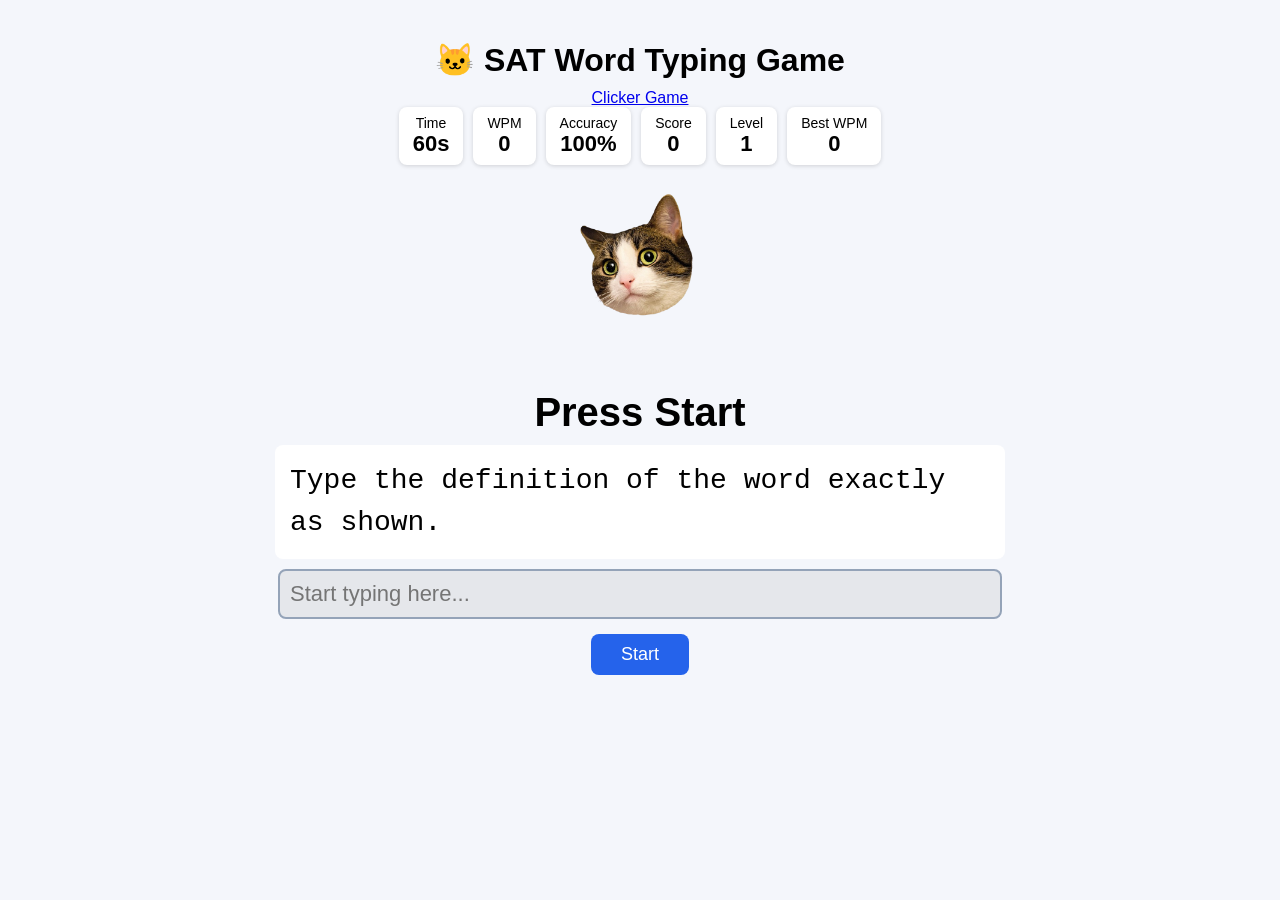
==== typing.html @ 1ffafa34 "Initial commit" ====
<!DOCTYPE html>
<html lang="en">
<head>
  <meta charset="UTF-8">
  <meta name="viewport" content="width=device-width, initial-scale=1">
  <title>Cat Typing Game</title>
  <link rel="stylesheet" href="typing.css">
</head>
<body>
  <h1>🐱 SAT Word Typing Game</h1>
<a href="index.html">Clicker Game</a>
  <div id="stats">
    <div>Time <strong><span id="time">60</span>s</strong></div>
    <div>WPM <strong id="wpm">0</strong></div>
    <div>Accuracy <strong><span id="accuracy">100</span>%</strong></div>
    <div>Score <strong id="score">0</strong></div>
    <div>Level <strong id="level">1</strong></div>
    <div>Best WPM <strong id="best">0</strong></div>
  </div>

  <img id="cat" src="cat.png" alt="Your cat">

  <p id="message"></p>

  <div id="word">Press Start</div>
  <div id="definition">Type the definition of the word exactly as shown.</div>

  <input id="typing-input" type="text" autocomplete="off" autocapitalize="off"
         autocorrect="off" spellcheck="false" placeholder="Start typing here..." disabled>

  <button id="start">Start</button>

  <div id="result"></div>

  <script src="typing.js"></script>
</body>
</html>
---- typing.css ----
body {
  font-family: Arial, sans-serif;
  text-align: center;
  background: #f4f6fb;
  margin: 0;
  padding: 20px;
}
 
h1 {
  margin-bottom: 10px;
}
 
#stats {
  display: flex;
  flex-wrap: wrap;
  justify-content: center;
  gap: 10px;
  margin-bottom: 15px;
}
 
#stats div {
  background: white;
  border-radius: 8px;
  padding: 8px 14px;
  box-shadow: 0 1px 4px rgba(0, 0, 0, 0.15);
  font-size: 14px;
}
 
#stats strong {
  display: block;
  font-size: 22px;
}
 
#cat {
  width: 150px;
  height: 150px;
  object-fit: contain;
}
 
#cat.bounce {
  animation: bounce 0.3s;
}
 
@keyframes bounce {
  0%   { transform: scale(1); }
  50%  { transform: scale(1.2); }
  100% { transform: scale(1); }
}
 
#message {
  min-height: 24px;
  font-weight: bold;
  color: #d97706;
}
 
#word {
  font-size: 40px;
  font-weight: bold;
  margin: 10px 0;
}
 
#definition {
  max-width: 700px;
  margin: 0 auto 15px;
  padding: 15px;
  background: white;
  border-radius: 8px;
  font-size: 24px;
  line-height: 1.5;
  font-family: "Courier New", monospace;
  text-align: left;
}
 
#definition .correct {
  color: #16a34a;
}
 
#definition .wrong {
  color: white;
  background: #dc2626;
}
 
#definition .current {
  background: #fde68a;
  border-bottom: 3px solid #d97706;
}
 
#typing-input {
  width: 90%;
  max-width: 700px;
  font-size: 20px;
  padding: 10px;
  border: 2px solid #94a3b8;
  border-radius: 8px;
}
 
#typing-input:disabled {
  background: #e5e7eb;
}
 
button {
  display: block;
  margin: 15px auto;
  font-size: 18px;
  padding: 10px 30px;
  border: none;
  border-radius: 8px;
  background: #2563eb;
  color: white;
  cursor: pointer;
}
 
button:hover {
  background: #1d4ed8;
}
 
#result {
  font-size: 20px;
  line-height: 1.6;
  white-space: pre-line;
}
 
#definition { font-size: 28px; line-height: 1.5; max-width: 700px; margin: 10px auto; }
#definition .correct { color: green; }
#definition .wrong   { color: white; background: red; }
#definition .current { border-bottom: 3px solid black; }

#typing-input { width: 80%; max-width: 700px; font-size: 22px; padding: 10px; }
.stats h2 { display: inline-block; margin: 5px 12px; }

#result { white-space: pre-line; font-size: 22px; }  /* needed: result text uses \n line breaks */
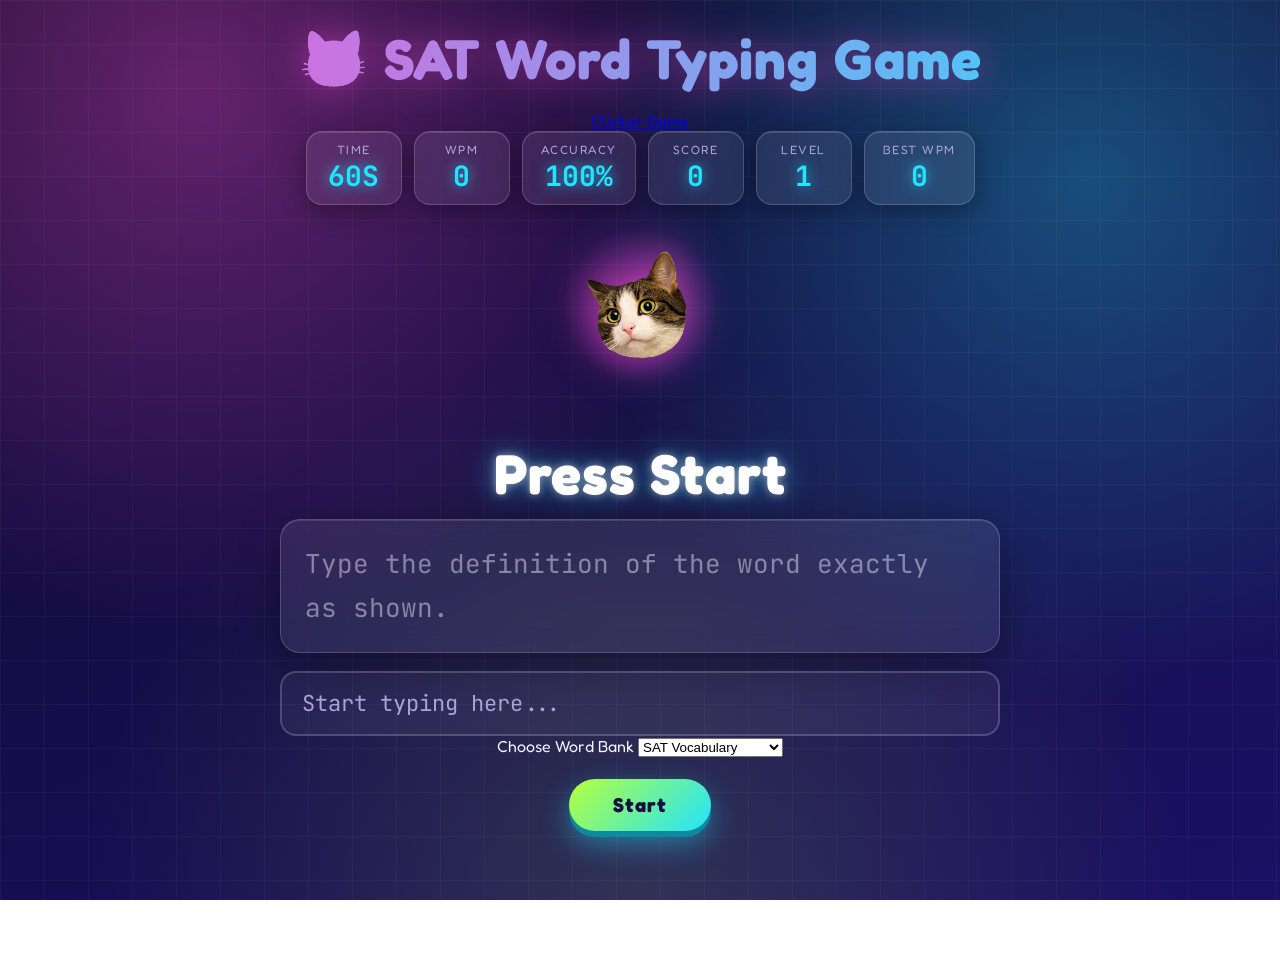
==== commit 578401fb: "css" ====
--- a/typing.html
+++ b/typing.html
@@ -28,6 +28,17 @@
   <input id="typing-input" type="text" autocomplete="off" autocapitalize="off"
          autocorrect="off" spellcheck="false" placeholder="Start typing here..." disabled>
 
+<div id="bank-selection">
+  <label for="word-bank">Choose Word Bank</label>
+
+  <select id="word-bank">
+    <option value="sat">SAT Vocabulary</option>
+    <option value="beginner">Beginner Vocabulary</option>
+    <option value="science">Science Vocabulary</option>
+  </select>
+</div>
+
+
   <button id="start">Start</button>
 
   <div id="result"></div>
--- a/typing.css
+++ b/typing.css
@@ -1,131 +1,325 @@
+/* ============================================================
+   TYPE & PURR: neon arcade redesign
+   Drop-in replacement for style.css. Same IDs and classes.
+   ============================================================ */
+
+@import url('https://fonts.googleapis.com/css2?family=Fredoka:wght@500;600;700&family=JetBrains+Mono:wght@500;700&display=swap');
+
+:root {
+  --bg-1: #0f0a2a;
+  --bg-2: #1b1064;
+  --pink: #ff4fd8;
+  --cyan: #22e4ff;
+  --lime: #b6ff3b;
+  --gold: #ffd23f;
+  --red: #ff3d6e;
+  --glass: rgba(255, 255, 255, 0.08);
+  --glass-border: rgba(255, 255, 255, 0.18);
+  --text: #f5f3ff;
+  --muted: #a9a3d6;
+}
+
+* { box-sizing: border-box; }
+
 body {
-  font-family: Arial, sans-serif;
+  font-family: 'Fredoka', 'Arial Rounded MT Bold', Arial, sans-serif;
   text-align: center;
-  background: #f4f6fb;
+  color: var(--text);
   margin: 0;
-  padding: 20px;
-}
- 
+  padding: 24px 16px 60px;
+  min-height: 100vh;
+  background:
+    radial-gradient(circle at 15% 10%, rgba(255, 79, 216, 0.35), transparent 40%),
+    radial-gradient(circle at 85% 20%, rgba(34, 228, 255, 0.30), transparent 40%),
+    radial-gradient(circle at 50% 100%, rgba(182, 255, 59, 0.15), transparent 50%),
+    linear-gradient(160deg, var(--bg-1), var(--bg-2));
+  background-attachment: fixed;
+  overflow-x: hidden;
+}
+
+/* subtle moving grid for arcade feel */
+body::before {
+  content: "";
+  position: fixed;
+  inset: 0;
+  background-image:
+    linear-gradient(rgba(255,255,255,0.04) 1px, transparent 1px),
+    linear-gradient(90deg, rgba(255,255,255,0.04) 1px, transparent 1px);
+  background-size: 44px 44px;
+  animation: gridMove 12s linear infinite;
+  pointer-events: none;
+  z-index: 0;
+}
+@keyframes gridMove {
+  to { background-position: 44px 44px; }
+}
+
+body > * { position: relative; z-index: 1; }
+
+/* ---------- Title ---------- */
 h1 {
-  margin-bottom: 10px;
-}
- 
+  font-size: clamp(32px, 6vw, 56px);
+  font-weight: 700;
+  margin: 0 0 18px;
+  letter-spacing: 1px;
+  background: linear-gradient(90deg, var(--pink), var(--cyan), var(--lime), var(--pink));
+  background-size: 300% 100%;
+  -webkit-background-clip: text;
+  background-clip: text;
+  color: transparent;
+  animation: titleShift 6s linear infinite;
+  filter: drop-shadow(0 0 18px rgba(255, 79, 216, 0.45));
+}
+@keyframes titleShift {
+  to { background-position: 300% 0; }
+}
+
+/* ---------- Stats HUD ---------- */
 #stats {
   display: flex;
   flex-wrap: wrap;
   justify-content: center;
-  gap: 10px;
-  margin-bottom: 15px;
-}
- 
+  gap: 12px;
+  margin-bottom: 20px;
+}
+
 #stats div {
-  background: white;
-  border-radius: 8px;
-  padding: 8px 14px;
-  box-shadow: 0 1px 4px rgba(0, 0, 0, 0.15);
-  font-size: 14px;
-}
- 
+  min-width: 96px;
+  background: var(--glass);
+  border: 1px solid var(--glass-border);
+  border-radius: 16px;
+  padding: 10px 18px;
+  font-size: 12px;
+  text-transform: uppercase;
+  letter-spacing: 1.5px;
+  color: var(--muted);
+  backdrop-filter: blur(10px);
+  -webkit-backdrop-filter: blur(10px);
+  box-shadow: 0 6px 24px rgba(0, 0, 0, 0.35), inset 0 1px 0 rgba(255, 255, 255, 0.12);
+  transition: transform 0.2s ease, box-shadow 0.2s ease;
+}
+#stats div:hover {
+  transform: translateY(-3px);
+  box-shadow: 0 10px 28px rgba(34, 228, 255, 0.25), inset 0 1px 0 rgba(255, 255, 255, 0.2);
+}
+
 #stats strong {
   display: block;
-  font-size: 22px;
-}
- 
+  font-family: 'JetBrains Mono', 'Courier New', monospace;
+  font-size: 28px;
+  letter-spacing: 0;
+  color: var(--cyan);
+  text-shadow: 0 0 14px rgba(34, 228, 255, 0.7);
+}
+
+.stats h2 {
+  display: inline-block;
+  margin: 5px 12px;
+  font-size: 20px;
+  color: var(--gold);
+  text-shadow: 0 0 12px rgba(255, 210, 63, 0.6);
+}
+
+/* ---------- Cat ---------- */
 #cat {
-  width: 150px;
-  height: 150px;
+  width: 160px;
+  height: 160px;
   object-fit: contain;
-}
- 
+  padding: 14px;
+  border-radius: 50%;
+  background: radial-gradient(circle, rgba(255, 79, 216, 0.35), rgba(255, 79, 216, 0) 70%);
+  filter: drop-shadow(0 0 22px rgba(255, 79, 216, 0.7));
+  animation: float 3s ease-in-out infinite;
+  cursor: pointer;
+  user-select: none;
+  -webkit-user-drag: none;
+}
+@keyframes float {
+  0%, 100% { transform: translateY(0); }
+  50%      { transform: translateY(-8px); }
+}
+
 #cat.bounce {
   animation: bounce 0.3s;
-}
- 
+  filter: drop-shadow(0 0 34px rgba(182, 255, 59, 0.95));
+}
 @keyframes bounce {
-  0%   { transform: scale(1); }
-  50%  { transform: scale(1.2); }
+  0%   { transform: scale(1) rotate(0deg); }
+  40%  { transform: scale(1.3) rotate(-8deg); }
+  70%  { transform: scale(1.15) rotate(6deg); }
+  100% { transform: scale(1) rotate(0deg); }
+}
+
+/* ---------- Message (level-ups, combos) ---------- */
+#message {
+  min-height: 32px;
+  margin: 6px 0;
+  font-size: 22px;
+  font-weight: 700;
+  color: var(--gold);
+  text-shadow: 0 0 16px rgba(255, 210, 63, 0.8);
+  animation: pop 0.4s ease-out;
+}
+@keyframes pop {
+  0%   { transform: scale(0.6); opacity: 0; }
+  70%  { transform: scale(1.12); opacity: 1; }
   100% { transform: scale(1); }
 }
- 
-#message {
-  min-height: 24px;
-  font-weight: bold;
-  color: #d97706;
-}
- 
+
+/* ---------- Word ---------- */
 #word {
-  font-size: 40px;
-  font-weight: bold;
-  margin: 10px 0;
-}
- 
+  font-size: clamp(34px, 7vw, 56px);
+  font-weight: 700;
+  margin: 12px 0;
+  color: #fff;
+  text-shadow: 0 0 10px rgba(255, 255, 255, 0.5), 0 0 30px rgba(34, 228, 255, 0.5);
+  letter-spacing: 1px;
+}
+
+/* ---------- Definition / typing text ---------- */
 #definition {
-  max-width: 700px;
-  margin: 0 auto 15px;
-  padding: 15px;
-  background: white;
-  border-radius: 8px;
-  font-size: 24px;
-  line-height: 1.5;
-  font-family: "Courier New", monospace;
+  max-width: 720px;
+  margin: 12px auto 18px;
+  padding: 22px 24px;
+  background: var(--glass);
+  border: 1px solid var(--glass-border);
+  border-radius: 20px;
+  backdrop-filter: blur(12px);
+  -webkit-backdrop-filter: blur(12px);
+  box-shadow: 0 10px 40px rgba(0, 0, 0, 0.4), inset 0 1px 0 rgba(255, 255, 255, 0.12);
+  font-family: 'JetBrains Mono', 'Courier New', monospace;
+  font-size: 26px;
+  line-height: 1.7;
   text-align: left;
-}
- 
+  color: rgba(245, 243, 255, 0.45);   /* untyped text is dim */
+}
+
 #definition .correct {
-  color: #16a34a;
-}
- 
+  color: var(--lime);
+  text-shadow: 0 0 10px rgba(182, 255, 59, 0.55);
+}
+
 #definition .wrong {
-  color: white;
-  background: #dc2626;
-}
- 
+  color: #fff;
+  background: var(--red);
+  border-radius: 4px;
+  box-shadow: 0 0 14px rgba(255, 61, 110, 0.8);
+}
+
 #definition .current {
-  background: #fde68a;
-  border-bottom: 3px solid #d97706;
-}
- 
+  color: #fff;
+  background: rgba(255, 210, 63, 0.25);
+  border-bottom: 3px solid var(--gold);
+  border-radius: 3px;
+  animation: caret 0.9s steps(2, start) infinite;
+}
+@keyframes caret {
+  50% { border-bottom-color: transparent; }
+}
+
+/* ---------- Typing input ---------- */
 #typing-input {
   width: 90%;
-  max-width: 700px;
-  font-size: 20px;
-  padding: 10px;
-  border: 2px solid #94a3b8;
-  border-radius: 8px;
-}
- 
+  max-width: 720px;
+  font-family: 'JetBrains Mono', 'Courier New', monospace;
+  font-size: 22px;
+  padding: 16px 20px;
+  color: #fff;
+  background: rgba(0, 0, 0, 0.35);
+  border: 2px solid var(--glass-border);
+  border-radius: 16px;
+  outline: none;
+  transition: border-color 0.2s ease, box-shadow 0.2s ease;
+}
+#typing-input::placeholder { color: var(--muted); }
+
+#typing-input:focus {
+  border-color: var(--cyan);
+  box-shadow: 0 0 0 4px rgba(34, 228, 255, 0.18), 0 0 30px rgba(34, 228, 255, 0.45);
+}
+
 #typing-input:disabled {
-  background: #e5e7eb;
-}
- 
+  background: rgba(255, 255, 255, 0.05);
+  color: var(--muted);
+  cursor: not-allowed;
+}
+
+#typing-input.error {
+  animation: shake 0.2s;
+  border-color: var(--red);
+  box-shadow: 0 0 0 4px rgba(255, 61, 110, 0.25), 0 0 30px rgba(255, 61, 110, 0.6);
+}
+@keyframes shake {
+  0%, 100% { transform: translateX(0); }
+  25%      { transform: translateX(-8px); }
+  75%      { transform: translateX(8px); }
+}
+
+/* ---------- Buttons ---------- */
 button {
   display: block;
-  margin: 15px auto;
-  font-size: 18px;
-  padding: 10px 30px;
+  margin: 22px auto;
+  font-family: inherit;
+  font-size: 20px;
+  font-weight: 700;
+  letter-spacing: 1px;
+  padding: 14px 44px;
   border: none;
-  border-radius: 8px;
-  background: #2563eb;
-  color: white;
+  border-radius: 999px;
+  color: #1a1040;
+  background: linear-gradient(135deg, var(--lime), var(--cyan));
+  box-shadow: 0 6px 0 #0e8aa0, 0 12px 30px rgba(34, 228, 255, 0.45);
   cursor: pointer;
-}
- 
+  transition: transform 0.12s ease, box-shadow 0.12s ease, filter 0.2s ease;
+}
 button:hover {
-  background: #1d4ed8;
-}
- 
+  filter: brightness(1.1);
+  transform: translateY(-2px);
+  box-shadow: 0 8px 0 #0e8aa0, 0 16px 36px rgba(34, 228, 255, 0.6);
+}
+button:active {
+  transform: translateY(5px);
+  box-shadow: 0 1px 0 #0e8aa0, 0 4px 14px rgba(34, 228, 255, 0.4);
+}
+button:disabled {
+  filter: grayscale(1) brightness(0.7);
+  cursor: not-allowed;
+}
+
+/* ---------- Result screen ---------- */
 #result {
-  font-size: 20px;
-  line-height: 1.6;
-  white-space: pre-line;
-}
- 
-#definition { font-size: 28px; line-height: 1.5; max-width: 700px; margin: 10px auto; }
-#definition .correct { color: green; }
-#definition .wrong   { color: white; background: red; }
-#definition .current { border-bottom: 3px solid black; }
-
-#typing-input { width: 80%; max-width: 700px; font-size: 22px; padding: 10px; }
-.stats h2 { display: inline-block; margin: 5px 12px; }
-
-#result { white-space: pre-line; font-size: 22px; }  /* needed: result text uses \n line breaks */+  max-width: 560px;
+  margin: 10px auto;
+  padding: 18px 22px;
+  font-size: 24px;
+  font-weight: 600;
+  line-height: 1.7;
+  white-space: pre-line;   /* result text uses \n line breaks */
+  color: var(--gold);
+  text-shadow: 0 0 14px rgba(255, 210, 63, 0.55);
+}
+#result:not(:empty) {
+  background: var(--glass);
+  border: 1px solid var(--glass-border);
+  border-radius: 20px;
+  backdrop-filter: blur(10px);
+  -webkit-backdrop-filter: blur(10px);
+  box-shadow: 0 10px 40px rgba(0, 0, 0, 0.4);
+  animation: pop 0.5s ease-out;
+}
+
+/* ---------- Mobile ---------- */
+@media (max-width: 520px) {
+  #definition { font-size: 20px; padding: 16px; }
+  #stats div { min-width: 80px; padding: 8px 12px; }
+  #stats strong { font-size: 22px; }
+  #cat { width: 120px; height: 120px; }
+}
+
+/* ---------- Accessibility ---------- */
+@media (prefers-reduced-motion: reduce) {
+  *, *::before, *::after {
+    animation-duration: 0.01ms !important;
+    animation-iteration-count: 1 !important;
+  }
+}
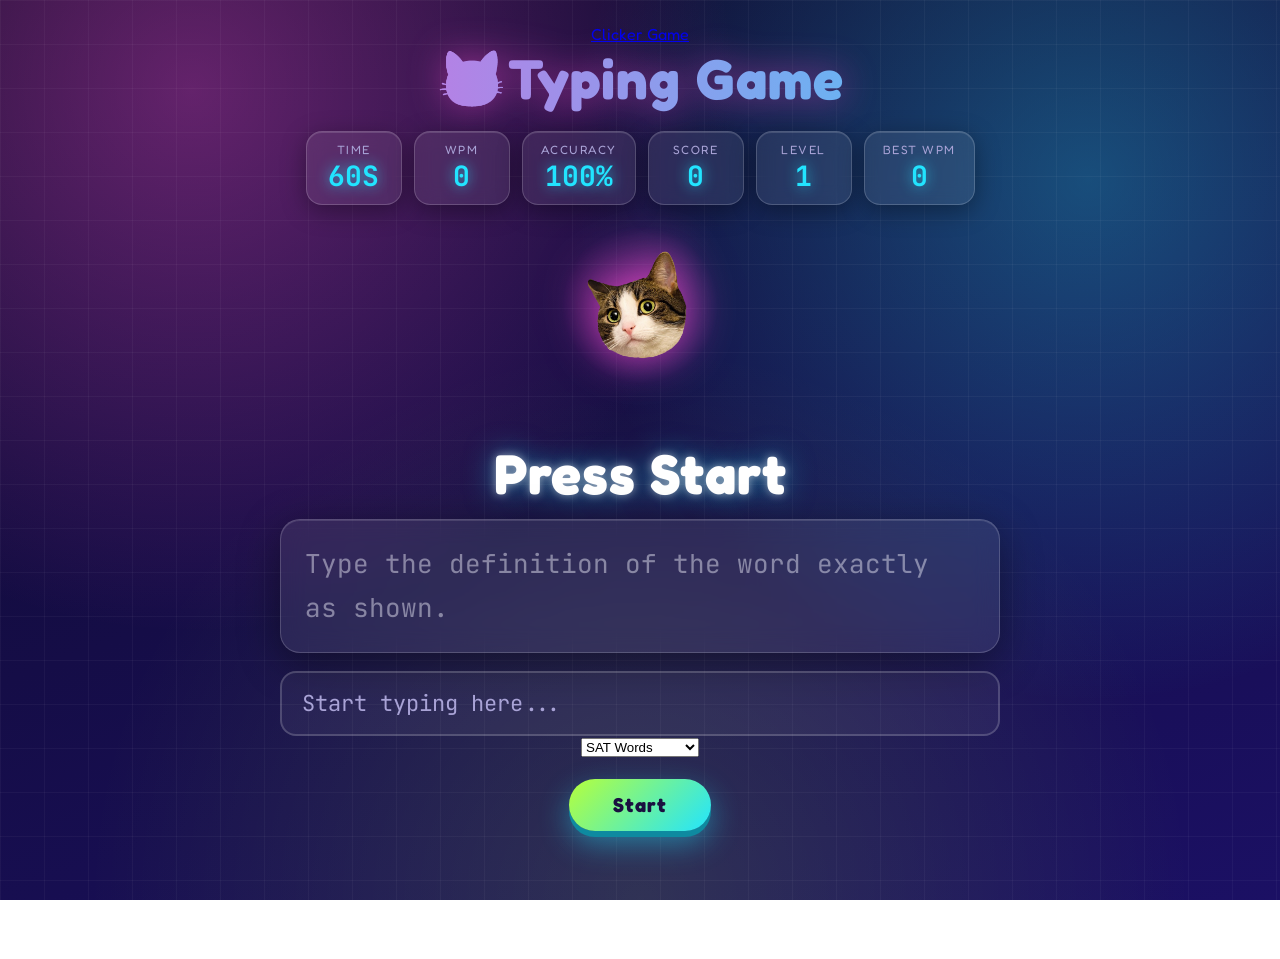
==== commit cb660db3: "word banks added" ====
--- a/typing.html
+++ b/typing.html
@@ -7,8 +7,8 @@
   <link rel="stylesheet" href="typing.css">
 </head>
 <body>
-  <h1>🐱 SAT Word Typing Game</h1>
-<a href="index.html">Clicker Game</a>
+  <a href="index.html">Clicker Game</a>
+  <h1>🐱Typing Game</h1>
   <div id="stats">
     <div>Time <strong><span id="time">60</span>s</strong></div>
     <div>WPM <strong id="wpm">0</strong></div>
@@ -29,12 +29,12 @@
          autocorrect="off" spellcheck="false" placeholder="Start typing here..." disabled>
 
 <div id="bank-selection">
-  <label for="word-bank">Choose Word Bank</label>
+  <!-- <label for="word-bank">Choose Word Bank</label> -->
 
   <select id="word-bank">
-    <option value="sat">SAT Vocabulary</option>
-    <option value="beginner">Beginner Vocabulary</option>
-    <option value="science">Science Vocabulary</option>
+    <option value="words1">SAT Words</option>
+    <option value="words2">SAT Words 2</option>
+    <option value="words3">Investing Words</option>
   </select>
 </div>
 
--- a/typing.css
+++ b/typing.css
@@ -20,7 +20,28 @@
 }
 
 * { box-sizing: border-box; }
-
+.duration-options {
+  display: flex;
+  gap: 10px;
+  justify-content: center;
+  margin: 20px 0;
+}
+
+.duration-btn {
+  padding: 10px 18px;
+  background: white;
+  border: 2px solid #ddd;
+  border-radius: 12px;
+  font-size: 16px;
+  font-weight: bold;
+  cursor: pointer;
+}
+
+.duration-btn.active {
+  background: #222;
+  color: white;
+  border-color: #222;
+}
 body {
   font-family: 'Fredoka', 'Arial Rounded MT Bold', Arial, sans-serif;
   text-align: center;
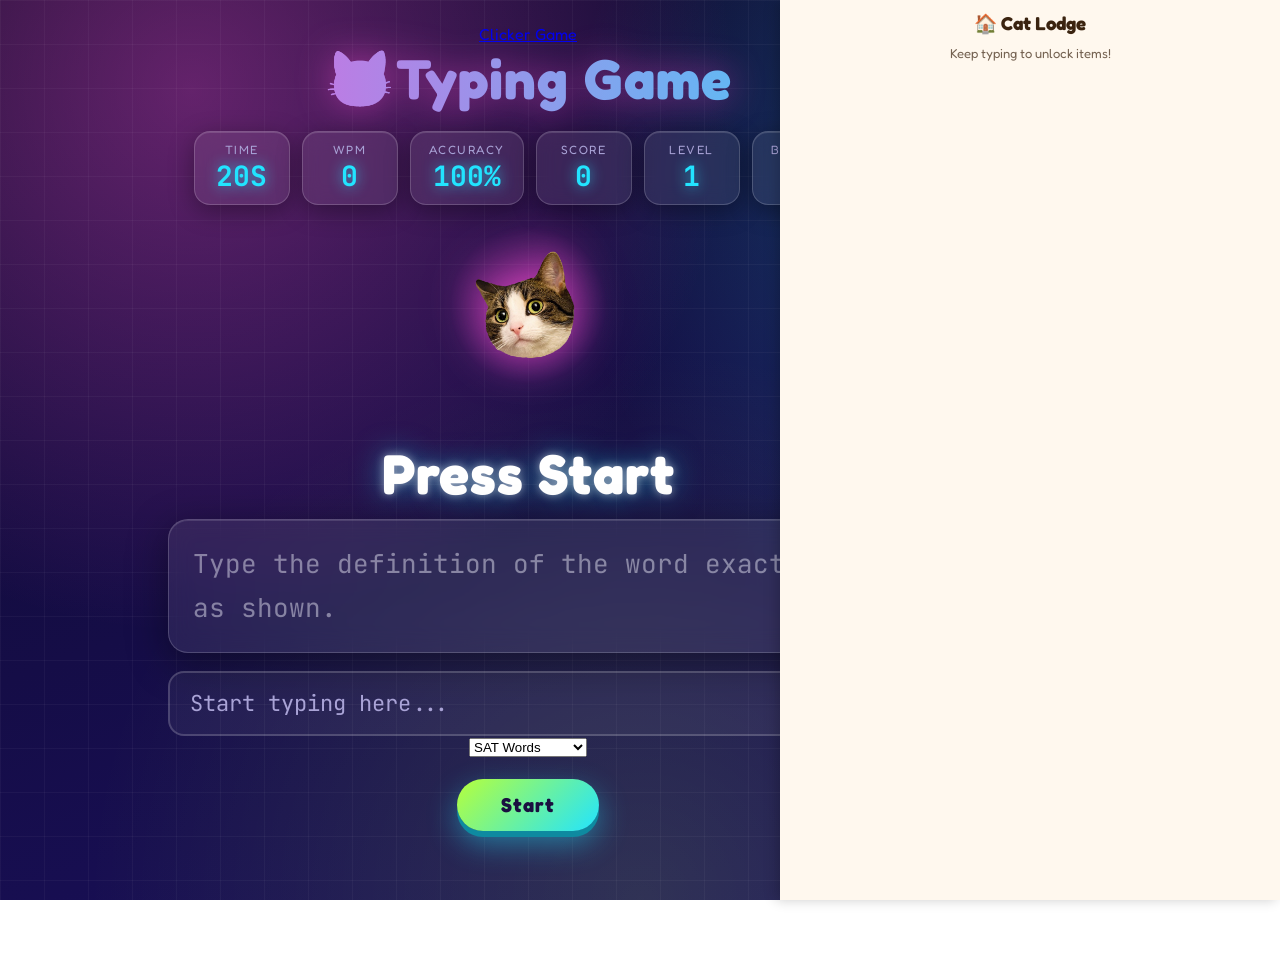
==== commit e34e9813: "cat init init" ====
--- a/typing.html
+++ b/typing.html
@@ -5,12 +5,13 @@
   <meta name="viewport" content="width=device-width, initial-scale=1">
   <title>Cat Typing Game</title>
   <link rel="stylesheet" href="typing.css">
+  <link rel="stylesheet" href="lodge.css">
 </head>
 <body>
   <a href="index.html">Clicker Game</a>
   <h1>🐱Typing Game</h1>
   <div id="stats">
-    <div>Time <strong><span id="time">60</span>s</strong></div>
+    <div>Time <strong><span id="time">20</span>s</strong></div>
     <div>WPM <strong id="wpm">0</strong></div>
     <div>Accuracy <strong><span id="accuracy">100</span>%</strong></div>
     <div>Score <strong id="score">0</strong></div>
@@ -35,6 +36,8 @@
     <option value="words1">SAT Words</option>
     <option value="words2">SAT Words 2</option>
     <option value="words3">Investing Words</option>
+    <option value="words4">Health Words</option>
+    <option value="words5">Science Words</option>
   </select>
 </div>
 
@@ -42,7 +45,7 @@
   <button id="start">Start</button>
 
   <div id="result"></div>
-
+  <script src="lodge.js"></script>
   <script src="typing.js"></script>
 </body>
 </html>
--- a/lodge.css
+++ b/lodge.css
@@ -0,0 +1,55 @@
+/* Make room for the sidebar */
+body { padding-right: 240px; }
+
+#lodge {
+  position: fixed;
+  top: 0;
+  right: 0;
+  bottom: 0;
+  width: 500px;
+  padding: 12px;
+  overflow-y: auto;
+  background: #fff8ee;
+  color: #3b2410;
+  box-shadow: -4px 0 12px rgba(0, 0, 0, 0.2);
+  display: grid;
+  grid-template-columns: 1fr 1fr;
+  gap: 10px;
+  align-content: start;
+}
+
+#lodge h3,
+.lodge-hint {
+  grid-column: 1 / -1;     /* span both columns */
+  margin: 0;
+}
+.lodge-hint { font-size: 13px; opacity: 0.7; }
+.lodge-hint[hidden] { display: none; }
+
+.lodge-item {
+  text-align: center;
+  font-size: 12px;
+  animation: lodge-pop 0.4s ease-out;
+}
+.lodge-item img {
+  width: 200px;
+  height: 200px;
+  object-fit: contain;
+}
+.lodge-item p { margin: 2px 0 0; }
+
+@keyframes lodge-pop {
+  0%   { transform: scale(0); }
+  70%  { transform: scale(1.3); }
+  100% { transform: scale(1); }
+}
+
+/* Small screens: sidebar moves below the game */
+@media (max-width: 800px) {
+  body { padding-right: 0; }
+  #lodge {
+    position: static;
+    width: auto;
+    grid-template-columns: repeat(4, 1fr);
+  }
+}
